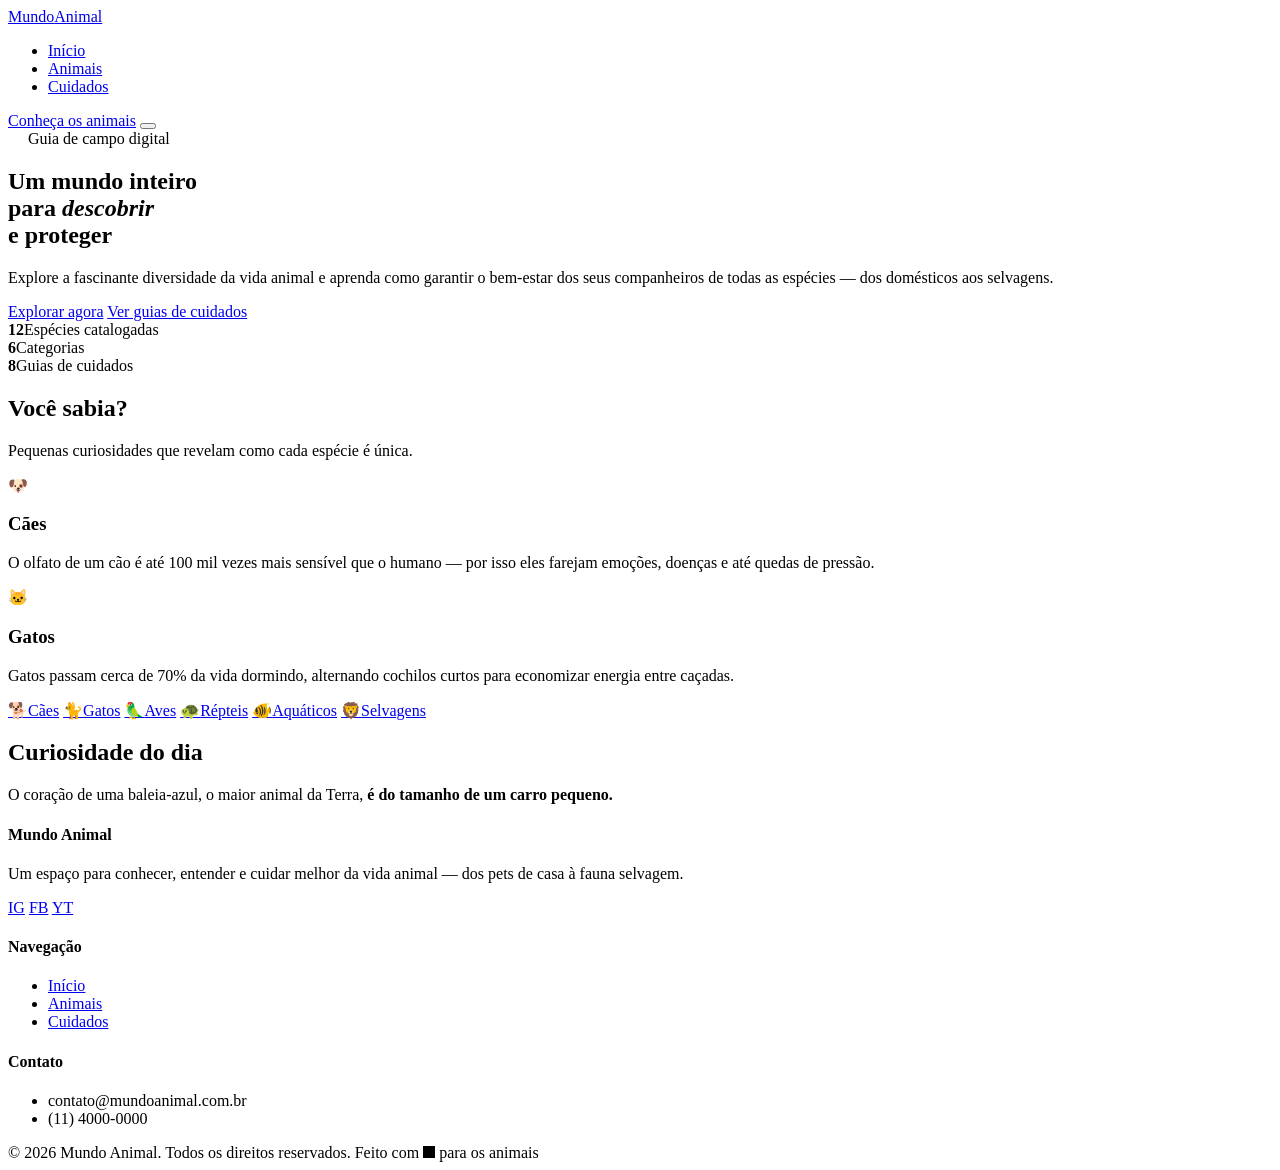
==== index.html @ 477cb6d8 "Add files via upload" ====
<!DOCTYPE html>
<html lang="pt-BR">
<head>
<meta charset="UTF-8">
<meta name="viewport" content="width=device-width, initial-scale=1.0">
<title>Mundo Animal — Um mundo inteiro para descobrir e proteger</title>
<meta name="description" content="Conheça espécies incríveis e aprenda a cuidar bem dos seus animais de estimação com o Mundo Animal.">
<link rel="preconnect" href="https://fonts.googleapis.com">
<link href="https://fonts.googleapis.com/css2?family=Fraunces:wght@600;700;800;900&family=Inter:wght@400;500;600;700;800&display=swap" rel="stylesheet">
<link rel="stylesheet" href="css/style.css">
</head>
<body>

<header class="site-header">
  <div class="wrap">
    <a href="index.html" class="brand">
      <span class="brand-mark"><span class="paw" style="width:20px;height:20px;background:currentColor"></span></span>
      <span class="brand-name">Mundo<span>Animal</span></span>
    </a>

    <nav class="main-nav" id="main-nav">
      <ul>
        <li><a href="index.html" aria-current="page">Início</a></li>
        <li><a href="animais.html">Animais</a></li>
        <li><a href="cuidados.html">Cuidados</a></li>
      </ul>
    </nav>

    <div class="header-actions">
      <a href="animais.html" class="btn btn-primary">Conheça os animais</a>
      <button class="nav-toggle" aria-label="Abrir menu" aria-expanded="false">
        <span></span>
      </button>
    </div>
  </div>
</header>

<!-- ================= HERO ================= -->
<section class="hero">
  <div class="wrap">
    <div class="hero-copy">
      <span class="eyebrow"><span class="paw" style="color: var(--forest); width: 14px; height: 14px; display: inline-block; vertical-align: middle; margin-right: 2px;"></span> Guia de campo digital</span>
      <h1>Um mundo inteiro<br>para <em>descobrir</em><br>e proteger</h1>
      <p class="lede">Explore a fascinante diversidade da vida animal e aprenda como garantir o bem-estar dos seus companheiros de todas as espécies — dos domésticos aos selvagens.</p>
      <div class="hero-actions">
        <a href="animais.html" class="btn btn-primary">Explorar agora</a>
        <a href="cuidados.html" class="btn btn-outline">Ver guias de cuidados</a>
      </div>
      <div class="hero-stats">
        <div><strong>12</strong><span>Espécies catalogadas</span></div>
        <div><strong>6</strong><span>Categorias</span></div>
        <div><strong>8</strong><span>Guias de cuidados</span></div>
      </div>
    </div>

    <div class="hero-art">
      <span class="paw"></span>
    </div>
  </div>
</section>

<!-- ================= VOCÊ SABIA ================= -->
<section class="fact-strip">
  <div class="wrap section">
    <div class="paw-divider"><span class="paw"></span></div>
    <div class="section-head">
      <div>
        <h2>Você sabia?</h2>
        <p>Pequenas curiosidades que revelam como cada espécie é única.</p>
      </div>
    </div>

    <div class="fact-grid">
      <div class="fact-card">
        <div class="fc-icon">🐶</div>
        <div>
          <h3>Cães</h3>
          <p>O olfato de um cão é até 100 mil vezes mais sensível que o humano — por isso eles farejam emoções, doenças e até quedas de pressão.</p>
        </div>
      </div>
      <div class="fact-card">
        <div class="fc-icon">🐱</div>
        <div>
          <h3>Gatos</h3>
          <p>Gatos passam cerca de 70% da vida dormindo, alternando cochilos curtos para economizar energia entre caçadas.</p>
        </div>
      </div>
    </div>

    <div class="category-grid">
      <a class="category-card" href="animais.html#cachorro"><span class="cc-ic">🐕</span><span class="label">Cães</span></a>
      <a class="category-card" href="animais.html#gato"><span class="cc-ic">🐈</span><span class="label">Gatos</span></a>
      <a class="category-card" href="animais.html#arara"><span class="cc-ic">🦜</span><span class="label">Aves</span></a>
      <a class="category-card" href="animais.html#tartaruga"><span class="cc-ic">🐢</span><span class="label">Répteis</span></a>
      <a class="category-card" href="animais.html#golfinho"><span class="cc-ic">🐠</span><span class="label">Aquáticos</span></a>
      <a class="category-card" href="animais.html#leao"><span class="cc-ic">🦁</span><span class="label">Selvagens</span></a>
    </div>
  </div>
</section>

<!-- ================= CURIOSIDADE DO DIA ================= -->
<section class="fact-band">
  <div class="wrap">
    <div class="paw-divider"><span class="paw"></span></div>
    <h2>Curiosidade do dia</h2>
    <p>O coração de uma baleia-azul, o maior animal da Terra, <strong>é do tamanho de um carro pequeno.</strong></p>
  </div>
</section>

<footer class="site-footer">
  <div class="wrap">
    <div class="footer-grid">
      <div>
        <h4>Mundo Animal</h4>
        <p>Um espaço para conhecer, entender e cuidar melhor da vida animal — dos pets de casa à fauna selvagem.</p>
        <div class="footer-social">
          <a href="#" aria-label="Instagram">IG</a>
          <a href="#" aria-label="Facebook">FB</a>
          <a href="#" aria-label="YouTube">YT</a>
        </div>
      </div>
      <div>
        <h4>Navegação</h4>
        <ul>
          <li><a href="index.html">Início</a></li>
          <li><a href="animais.html">Animais</a></li>
          <li><a href="cuidados.html">Cuidados</a></li>
        </ul>
      </div>
      <div>
        <h4>Contato</h4>
        <ul>
          <li>contato@mundoanimal.com.br</li>
          <li>(11) 4000-0000</li>
        </ul>
      </div>
    </div>
    <div class="footer-bottom">
      <span>© 2026 Mundo Animal. Todos os direitos reservados.</span>
      <span>Feito com <span class="paw" style="width:12px;height:12px;background:currentColor;display:inline-block"></span> para os animais</span>
    </div>
  </div>
</footer>

<script src="js/script.js"></script>
</body>
</html>
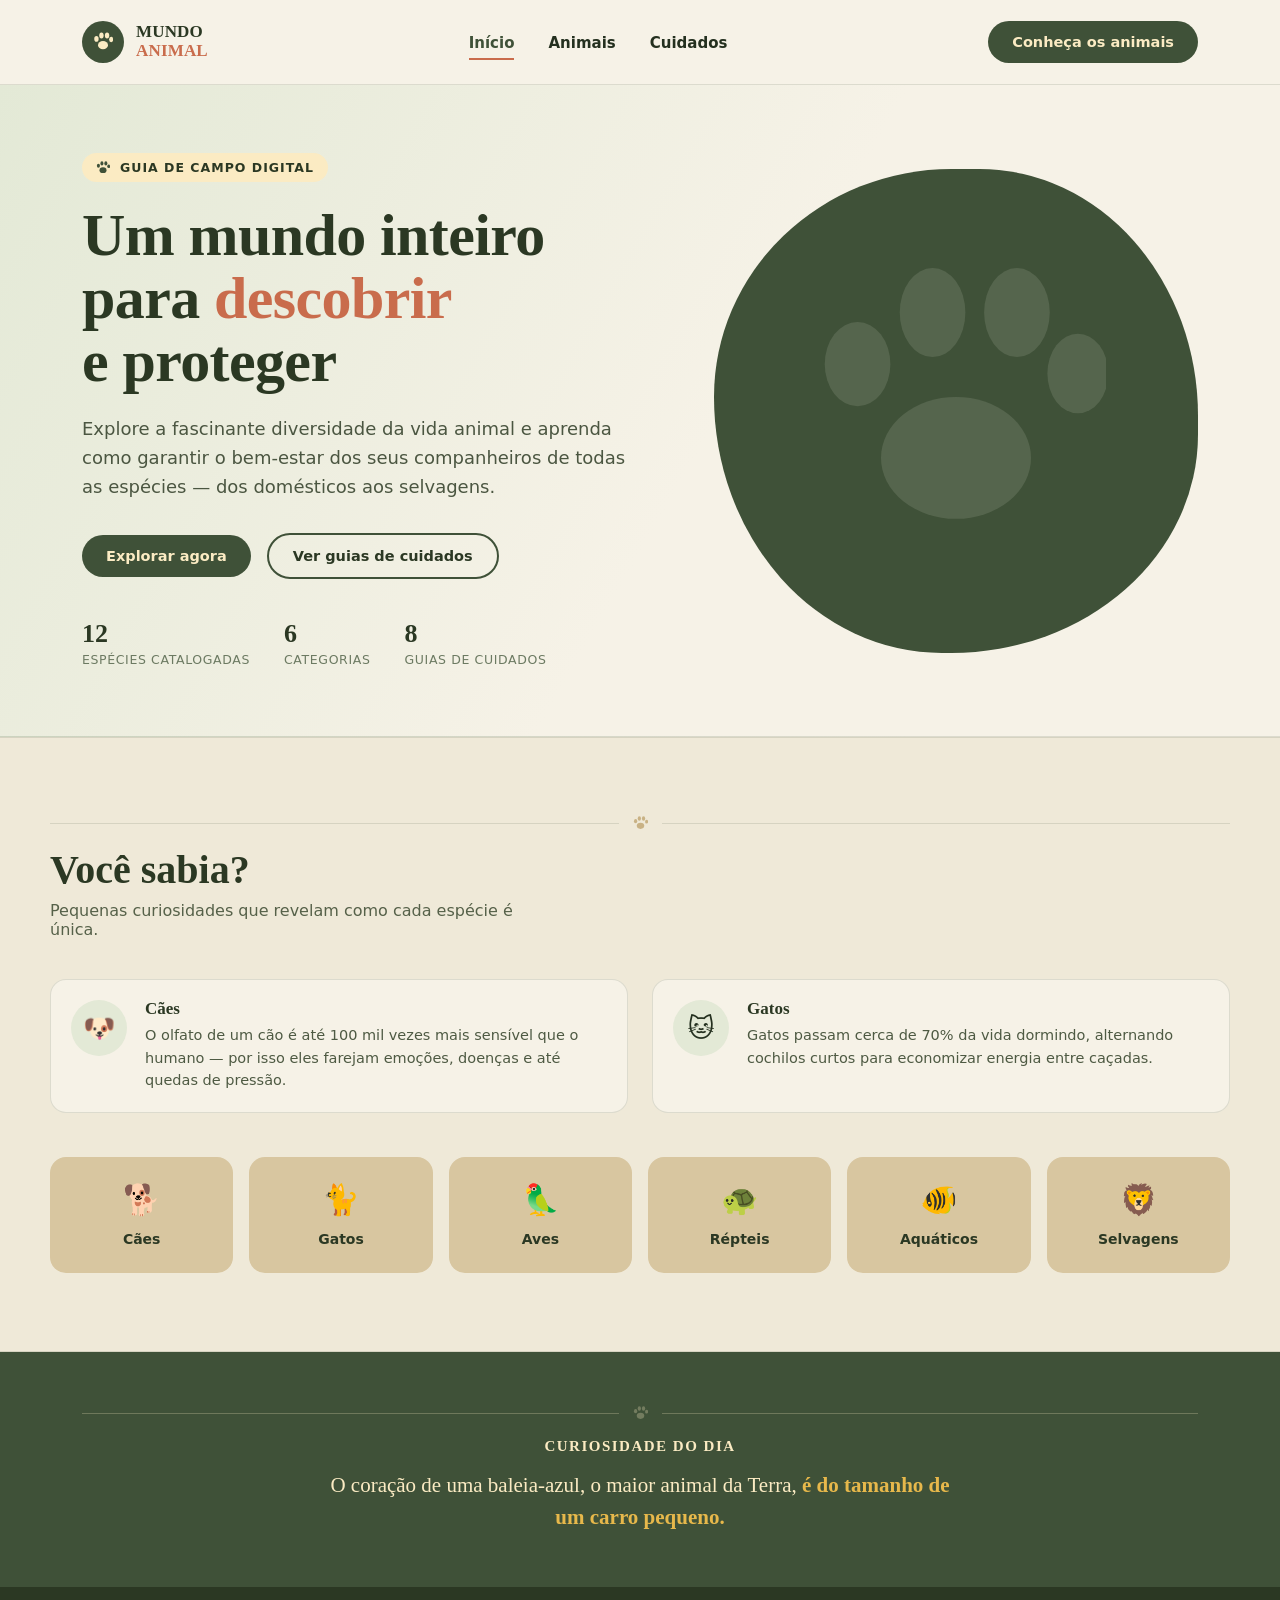
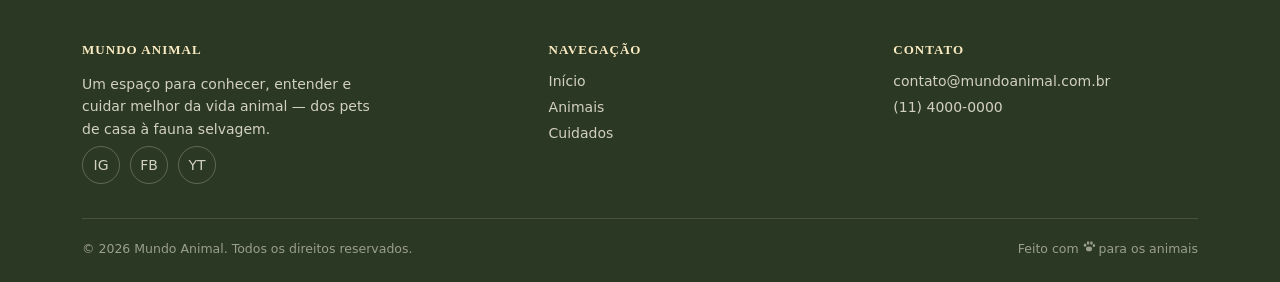
==== commit 693a8d90: "Update index.html" ====
--- a/index.html
+++ b/index.html
@@ -7,7 +7,7 @@
 <meta name="description" content="Conheça espécies incríveis e aprenda a cuidar bem dos seus animais de estimação com o Mundo Animal.">
 <link rel="preconnect" href="https://fonts.googleapis.com">
 <link href="https://fonts.googleapis.com/css2?family=Fraunces:wght@600;700;800;900&family=Inter:wght@400;500;600;700;800&display=swap" rel="stylesheet">
-<link rel="stylesheet" href="css/style.css">
+<link rel="stylesheet" href="style.css">
 </head>
 <body>
 
@@ -144,4 +144,4 @@
 
 <script src="js/script.js"></script>
 </body>
-</html>+</html>
--- a/style.css
+++ b/style.css
@@ -0,0 +1,657 @@
+/* ===========================================================
+   MUNDO ANIMAL — folha de estilos
+   Paleta: cream, floresta, sálvia, argila
+   Tipografia: Fraunces (display) + Inter (texto)
+=========================================================== */
+
+:root {
+  --cream: #F6F2E7;
+  --cream-2: #EFE9D8;
+  --ink: #24301F;
+  --forest: #3F5138;
+  --forest-dark: #2B3823;
+  --sage: #8AA378;
+  --sage-light: #E3E9D6;
+  --clay: #D8C6A0;
+  --clay-dark: #B99C63;
+  --sun: #E7B84B;
+  --sun-light: #FBEBC3;
+  --coral: #C96C4C;
+  --line: rgba(36, 48, 31, 0.12);
+  --shadow: 0 18px 40px -22px rgba(36, 48, 31, 0.35);
+  --radius-l: 26px;
+  --radius-m: 16px;
+  --radius-s: 10px;
+  --maxw: 1180px;
+}
+
+* { box-sizing: border-box; }
+
+html {
+  scroll-behavior: smooth;
+}
+
+body {
+  margin: 0;
+  font-family: "Inter", system-ui, -apple-system, sans-serif;
+  background: var(--cream);
+  color: var(--ink);
+  -webkit-font-smoothing: antialiased;
+}
+
+h1, h2, h3, h4 {
+  font-family: "Fraunces", Georgia, serif;
+  font-weight: 700;
+  line-height: 1.05;
+  margin: 0;
+  color: var(--forest-dark);
+}
+
+p { margin: 0; }
+a { color: inherit; text-decoration: none; }
+ul { margin: 0; padding: 0; list-style: none; }
+button { font-family: inherit; cursor: pointer; }
+img { max-width: 100%; display: block; }
+
+.wrap {
+  max-width: var(--maxw);
+  margin: 0 auto;
+  padding: 0 32px;
+}
+
+:focus-visible {
+  outline: 3px solid var(--coral);
+  outline-offset: 3px;
+}
+
+/* ---------- paw motif (signature element) ---------- */
+.paw {
+  display: inline-block;
+  width: 1em;
+  height: 1em;
+  background: currentColor;
+  -webkit-mask: var(--paw-svg) no-repeat center / contain;
+          mask: var(--paw-svg) no-repeat center / contain;
+}
+:root {
+  --paw-svg: url("data:image/svg+xml,%3Csvg xmlns='http://www.w3.org/2000/svg' viewBox='0 0 64 64'%3E%3Cellipse cx='32' cy='42' rx='16' ry='13'/%3E%3Cellipse cx='11' cy='22' rx='7' ry='9'/%3E%3Cellipse cx='27' cy='11' rx='7' ry='9.5'/%3E%3Cellipse cx='45' cy='11' rx='7' ry='9.5'/%3E%3Cellipse cx='58' cy='24' rx='6.5' ry='8.5'/%3E%3C/svg%3E");
+}
+
+.paw-divider {
+  display: flex;
+  align-items: center;
+  gap: 14px;
+  color: var(--clay-dark);
+  margin: 0 0 18px;
+}
+.paw-divider::before,
+.paw-divider::after {
+  content: "";
+  flex: 1;
+  height: 1px;
+  background: var(--line);
+}
+.paw-divider .paw { width: 15px; height: 15px; opacity: .7; }
+
+/* ---------- header ---------- */
+.site-header {
+  position: sticky;
+  top: 0;
+  z-index: 40;
+  background: var(--cream);
+  border-bottom: 1px solid var(--line);
+}
+.site-header .wrap {
+  display: flex;
+  align-items: center;
+  justify-content: space-between;
+  height: 84px;
+}
+.brand {
+  display: flex;
+  align-items: center;
+  gap: 12px;
+}
+.brand-mark {
+  width: 42px;
+  height: 42px;
+  border-radius: 50%;
+  background: var(--forest);
+  display: grid;
+  place-items: center;
+  color: var(--sun-light);
+  font-size: 19px;
+  flex-shrink: 0;
+}
+.brand-name {
+  font-family: "Fraunces", serif;
+  font-weight: 800;
+  font-size: 17px;
+  line-height: 1.1;
+  letter-spacing: .01em;
+  color: var(--forest-dark);
+  text-transform: uppercase;
+}
+.brand-name span { display: block; color: var(--coral); }
+
+.main-nav ul {
+  display: flex;
+  gap: 34px;
+}
+.main-nav a {
+  font-size: 15px;
+  font-weight: 600;
+  color: var(--ink);
+  padding-bottom: 6px;
+  border-bottom: 2px solid transparent;
+  transition: color .15s, border-color .15s;
+}
+.main-nav a:hover { color: var(--forest); }
+.main-nav a[aria-current="page"] {
+  color: var(--forest);
+  border-color: var(--coral);
+}
+
+.header-actions { display: flex; align-items: center; gap: 18px; }
+
+.btn {
+  display: inline-flex;
+  align-items: center;
+  gap: 8px;
+  padding: 13px 24px;
+  border-radius: 999px;
+  border: none;
+  font-weight: 700;
+  font-size: 14.5px;
+  transition: transform .15s ease, box-shadow .15s ease, background .15s ease;
+}
+.btn-primary {
+  background: var(--forest);
+  color: var(--sun-light);
+}
+.btn-primary:hover { background: var(--forest-dark); transform: translateY(-2px); box-shadow: var(--shadow); }
+.btn-outline {
+  background: transparent;
+  border: 2px solid var(--forest);
+  color: var(--forest-dark);
+}
+.btn-outline:hover { background: var(--sage-light); }
+
+.nav-toggle {
+  display: none;
+  width: 42px;
+  height: 42px;
+  border-radius: 50%;
+  border: 2px solid var(--line);
+  background: none;
+  align-items: center;
+  justify-content: center;
+}
+.nav-toggle span,
+.nav-toggle span::before,
+.nav-toggle span::after {
+  content: "";
+  display: block;
+  width: 18px;
+  height: 2px;
+  background: var(--forest-dark);
+  position: relative;
+  transition: transform .2s;
+}
+.nav-toggle span::before { position: absolute; top: -6px; }
+.nav-toggle span::after { position: absolute; top: 6px; }
+
+/* ---------- hero (home) ---------- */
+.hero {
+  position: relative;
+  overflow: hidden;
+  background: linear-gradient(120deg, var(--sage-light) 0%, var(--cream) 55%);
+  border-bottom: 1px solid var(--line);
+}
+.hero .wrap {
+  display: grid;
+  grid-template-columns: 1.1fr .9fr;
+  align-items: center;
+  gap: 40px;
+  padding-top: 68px;
+  padding-bottom: 68px;
+  min-height: 480px;
+}
+.eyebrow {
+  display: inline-flex;
+  align-items: center;
+  gap: 8px;
+  background: var(--sun-light);
+  color: var(--forest-dark);
+  font-weight: 700;
+  font-size: 12.5px;
+  letter-spacing: .08em;
+  text-transform: uppercase;
+  padding: 7px 14px;
+  border-radius: 999px;
+  margin-bottom: 22px;
+}
+.hero h1 {
+  font-size: clamp(38px, 5vw, 60px);
+  letter-spacing: -.01em;
+}
+.hero h1 em {
+  font-style: normal;
+  color: var(--coral);
+}
+.hero p.lede {
+  margin-top: 22px;
+  font-size: 18px;
+  line-height: 1.6;
+  color: #4B5641;
+  max-width: 48ch;
+}
+.hero .hero-actions {
+  margin-top: 32px;
+  display: flex;
+  gap: 16px;
+  align-items: center;
+}
+.hero-stats {
+  margin-top: 40px;
+  display: flex;
+  gap: 34px;
+}
+.hero-stats div strong {
+  display: block;
+  font-family: "Fraunces", serif;
+  font-size: 26px;
+  color: var(--forest-dark);
+}
+.hero-stats div span {
+  font-size: 12.5px;
+  color: #6C7A62;
+  text-transform: uppercase;
+  letter-spacing: .05em;
+}
+
+.hero-art {
+  position: relative;
+  aspect-ratio: 1 / 1;
+  border-radius: 50% 46% 52% 48% / 48% 52% 46% 54%;
+  background: var(--forest);
+  display: grid;
+  place-items: center;
+  overflow: hidden;
+}
+.hero-art .paw {
+  color: rgba(246,242,231,.12);
+  width: 62%;
+  height: 62%;
+}
+.hero-badges {
+  position: absolute;
+  inset: 0;
+}
+.orbit-badge {
+  position: absolute;
+  background: var(--cream);
+  border-radius: 20px;
+  padding: 12px 16px;
+  box-shadow: var(--shadow);
+  font-weight: 700;
+  font-size: 13.5px;
+  display: flex;
+  align-items: center;
+  gap: 8px;
+}
+.orbit-badge span.ic { font-size: 20px; }
+.orbit-badge.b1 { top: 6%; left: -8%; }
+.orbit-badge.b2 { bottom: 12%; right: -10%; }
+.orbit-badge.b3 { bottom: -4%; left: 18%; }
+
+/* ---------- section shell ---------- */
+.section { padding: 78px 0; }
+.section-head {
+  display: flex;
+  align-items: flex-end;
+  justify-content: space-between;
+  gap: 24px;
+  margin-bottom: 40px;
+  flex-wrap: wrap;
+}
+.section-head h2 { font-size: clamp(28px, 3.4vw, 40px); }
+.section-head p { color: #566149; max-width: 46ch; margin-top: 10px; }
+
+/* ---------- fact / curiosidade split (home) ---------- */
+.fact-strip {
+  background: var(--cream-2);
+  border-top: 1px solid var(--line);
+  border-bottom: 1px solid var(--line);
+}
+.fact-grid {
+  display: grid;
+  grid-template-columns: repeat(2, 1fr);
+  gap: 24px;
+  margin-bottom: 44px;
+}
+.fact-card {
+  display: flex;
+  gap: 18px;
+  align-items: flex-start;
+  background: var(--cream);
+  border-radius: var(--radius-m);
+  padding: 20px;
+  border: 1px solid var(--line);
+}
+.fact-card .fc-icon {
+  width: 56px;
+  height: 56px;
+  border-radius: 50%;
+  background: var(--sage-light);
+  display: grid;
+  place-items: center;
+  font-size: 26px;
+  flex-shrink: 0;
+}
+.fact-card h3 { font-size: 17px; margin-bottom: 6px; }
+.fact-card p { font-size: 14.5px; color: #4E5A43; line-height: 1.55; }
+
+.category-grid {
+  display: grid;
+  grid-template-columns: repeat(6, 1fr);
+  gap: 16px;
+}
+.category-card {
+  background: var(--clay);
+  border-radius: var(--radius-m);
+  padding: 24px 14px;
+  text-align: center;
+  transition: transform .18s ease, background .18s ease;
+  border: 1px solid transparent;
+}
+.category-card:hover { transform: translateY(-4px); background: var(--sun-light); }
+.category-card .cc-ic {
+  font-size: 30px;
+  display: block;
+  margin-bottom: 12px;
+}
+.category-card span.label {
+  font-weight: 700;
+  font-size: 14px;
+  color: var(--forest-dark);
+}
+
+/* ---------- animal cards (used on animais.html) ---------- */
+.filter-bar {
+  display: flex;
+  flex-wrap: wrap;
+  gap: 10px;
+  margin-bottom: 36px;
+}
+.chip {
+  border: 2px solid var(--line);
+  background: var(--cream);
+  padding: 9px 18px;
+  border-radius: 999px;
+  font-weight: 700;
+  font-size: 13.5px;
+  color: #4E5A43;
+  transition: all .15s ease;
+}
+.chip:hover { border-color: var(--sage); }
+.chip.active {
+  background: var(--forest);
+  border-color: var(--forest);
+  color: var(--sun-light);
+}
+
+.animal-grid {
+  display: grid;
+  grid-template-columns: repeat(4, 1fr);
+  gap: 24px;
+}
+.animal-card {
+  position: relative;
+  background: var(--cream);
+  border: 1px solid var(--line);
+  border-radius: var(--radius-l);
+  overflow: hidden;
+  transition: transform .2s ease, box-shadow .2s ease;
+}
+.animal-card:hover { transform: translateY(-6px); box-shadow: var(--shadow); }
+.animal-media {
+  aspect-ratio: 4 / 3;
+  display: grid;
+  place-items: center;
+  font-size: 56px;
+  position: relative;
+}
+.animal-media .paw {
+  position: absolute;
+  top: 12px;
+  right: 12px;
+  width: 20px;
+  height: 20px;
+  color: rgba(255,255,255,.65);
+}
+.animal-body { padding: 18px 20px 22px; }
+.animal-tag {
+  display: inline-block;
+  font-size: 11px;
+  font-weight: 700;
+  letter-spacing: .06em;
+  text-transform: uppercase;
+  padding: 4px 10px;
+  border-radius: 999px;
+  margin-bottom: 10px;
+}
+.tag-domestico { background: var(--sun-light); color: #8A5B12; }
+.tag-selvagem { background: #EADFF0; color: #5D3C82; }
+.tag-aquatico { background: #D9EEF3; color: #206072; }
+.tag-ave { background: var(--sage-light); color: #3E5C2A; }
+.animal-body h3 { font-size: 20px; margin-bottom: 8px; }
+.animal-body .curio-label {
+  font-size: 11.5px;
+  font-weight: 800;
+  text-transform: uppercase;
+  letter-spacing: .06em;
+  color: var(--coral);
+  display: block;
+  margin-bottom: 5px;
+}
+.animal-body p.curio-text {
+  font-size: 14px;
+  line-height: 1.55;
+  color: #4E5A43;
+}
+
+/* ---------- curiosidade do dia (footer band) ---------- */
+.fact-band {
+  background: var(--forest);
+  color: var(--sun-light);
+  text-align: center;
+  padding: 54px 0;
+}
+.fact-band .paw-divider { color: rgba(251,235,195,.4); }
+.fact-band .paw-divider::before,
+.fact-band .paw-divider::after { background: rgba(251,235,195,.25); }
+.fact-band h2 {
+  color: var(--sun-light);
+  font-size: 15px;
+  text-transform: uppercase;
+  letter-spacing: .1em;
+  margin-bottom: 16px;
+}
+.fact-band p {
+  max-width: 640px;
+  margin: 0 auto;
+  font-size: 21px;
+  line-height: 1.5;
+  font-family: "Fraunces", serif;
+}
+.fact-band p strong { color: var(--sun); }
+
+/* ---------- cuidados page ---------- */
+.care-grid {
+  display: grid;
+  grid-template-columns: repeat(3, 1fr);
+  gap: 22px;
+}
+.care-card {
+  background: var(--cream);
+  border: 1px solid var(--line);
+  border-radius: var(--radius-l);
+  padding: 26px;
+  display: flex;
+  flex-direction: column;
+  gap: 14px;
+}
+.care-card.emph { background: var(--forest); color: var(--sun-light); }
+.care-card.emph h3, .care-card.emph .curio-label { color: var(--sun-light); }
+.care-card.emph p { color: rgba(251,235,195,.85); }
+.care-ic {
+  width: 52px;
+  height: 52px;
+  border-radius: 14px;
+  background: var(--sage-light);
+  display: grid;
+  place-items: center;
+  font-size: 24px;
+}
+.care-card.emph .care-ic { background: rgba(251,235,195,.15); }
+.care-card h3 { font-size: 19px; }
+.care-card p { font-size: 14.5px; line-height: 1.6; color: #4E5A43; }
+.care-card .curio-label {
+  font-size: 11px;
+  font-weight: 800;
+  text-transform: uppercase;
+  letter-spacing: .06em;
+  color: var(--coral);
+}
+
+.alert-box {
+  margin-top: 32px;
+  background: var(--sun-light);
+  border: 1px solid var(--sun);
+  border-radius: var(--radius-m);
+  padding: 20px 24px;
+  display: flex;
+  gap: 16px;
+  align-items: flex-start;
+  font-size: 15px;
+  line-height: 1.6;
+  color: #5B4415;
+}
+.alert-box .ic { font-size: 22px; flex-shrink: 0; }
+
+/* accordion */
+.accordion { margin-top: 20px; }
+.acc-item {
+  border: 1px solid var(--line);
+  border-radius: var(--radius-m);
+  margin-bottom: 12px;
+  overflow: hidden;
+  background: var(--cream);
+}
+.acc-trigger {
+  width: 100%;
+  display: flex;
+  align-items: center;
+  justify-content: space-between;
+  padding: 18px 22px;
+  background: none;
+  border: none;
+  font-weight: 700;
+  font-size: 15.5px;
+  color: var(--forest-dark);
+  text-align: left;
+}
+.acc-trigger .chevron {
+  width: 22px;
+  height: 22px;
+  border-radius: 50%;
+  background: var(--sage-light);
+  display: grid;
+  place-items: center;
+  transition: transform .25s ease;
+  flex-shrink: 0;
+}
+.acc-item.open .acc-trigger .chevron { transform: rotate(180deg); background: var(--sun); }
+.acc-panel {
+  max-height: 0;
+  overflow: hidden;
+  transition: max-height .3s ease;
+}
+.acc-panel-inner {
+  padding: 0 22px 20px;
+  font-size: 14.5px;
+  line-height: 1.6;
+  color: #4E5A43;
+}
+
+/* ---------- footer ---------- */
+.site-footer {
+  background: var(--forest-dark);
+  color: rgba(246,242,231,.82);
+  padding: 56px 0 26px;
+}
+.footer-grid {
+  display: grid;
+  grid-template-columns: 1.4fr 1fr 1fr;
+  gap: 40px;
+  padding-bottom: 34px;
+  border-bottom: 1px solid rgba(246,242,231,.14);
+}
+.footer-grid h4 {
+  color: var(--sun-light);
+  font-size: 13px;
+  text-transform: uppercase;
+  letter-spacing: .08em;
+  margin-bottom: 16px;
+}
+.footer-grid p { font-size: 14px; line-height: 1.6; max-width: 34ch; }
+.footer-grid ul li { margin-bottom: 10px; font-size: 14px; }
+.footer-grid ul a:hover { color: var(--sun); }
+.footer-social { display: flex; gap: 10px; margin-top: 6px; }
+.footer-social a {
+  width: 38px;
+  height: 38px;
+  border-radius: 50%;
+  border: 1px solid rgba(246,242,231,.25);
+  display: grid;
+  place-items: center;
+  font-size: 14px;
+}
+.footer-social a:hover { background: var(--sun); color: var(--forest-dark); border-color: var(--sun); }
+.footer-bottom {
+  padding-top: 22px;
+  font-size: 12.5px;
+  display: flex;
+  justify-content: space-between;
+  color: rgba(246,242,231,.55);
+}
+
+/* ---------- responsive ---------- */
+@media (max-width: 980px) {
+  .hero .wrap { grid-template-columns: 1fr; padding-top: 40px; }
+  .hero-art { max-width: 340px; margin: 0 auto; }
+  .fact-grid { grid-template-columns: 1fr; }
+  .category-grid { grid-template-columns: repeat(3, 1fr); }
+  .animal-grid { grid-template-columns: repeat(2, 1fr); }
+  .care-grid { grid-template-columns: repeat(2, 1fr); }
+  .footer-grid { grid-template-columns: 1fr 1fr; }
+}
+@media (max-width: 680px) {
+  .wrap { padding: 0 20px; }
+  .main-nav { position: fixed; inset: 84px 0 0 0; background: var(--cream); padding: 26px 20px; transform: translateY(-110%); transition: transform .25s ease; z-index: 30; }
+  .main-nav.open { transform: translateY(0); }
+  .main-nav ul { flex-direction: column; gap: 4px; }
+  .main-nav a { display: block; padding: 14px 4px; border-bottom: 1px solid var(--line); }
+  .nav-toggle { display: flex; }
+  .header-actions .btn-primary { display: none; }
+  .category-grid { grid-template-columns: repeat(2, 1fr); }
+  .animal-grid { grid-template-columns: 1fr; }
+  .care-grid { grid-template-columns: 1fr; }
+  .footer-grid { grid-template-columns: 1fr; }
+  .footer-bottom { flex-direction: column; gap: 8px; }
+}
+
+@media (prefers-reduced-motion: reduce) {
+  * { transition: none !important; scroll-behavior: auto !important; }
+}
